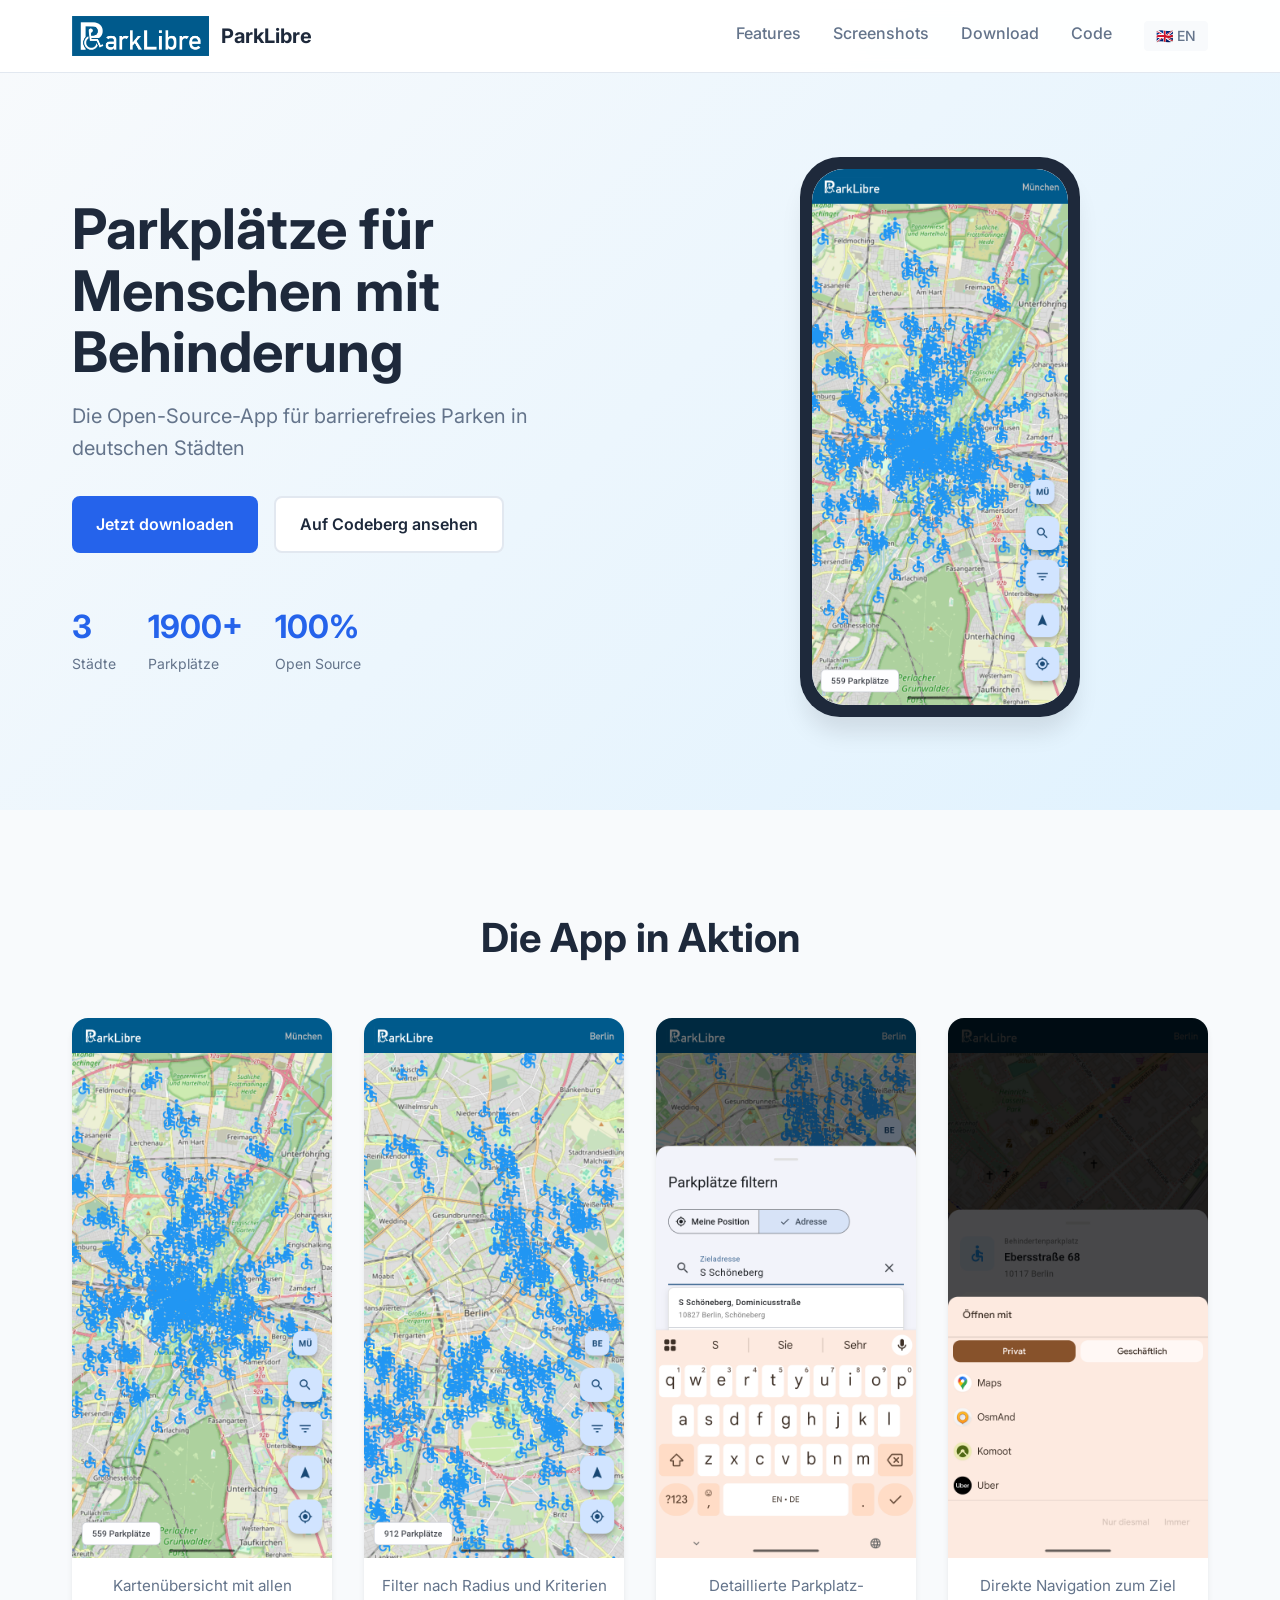
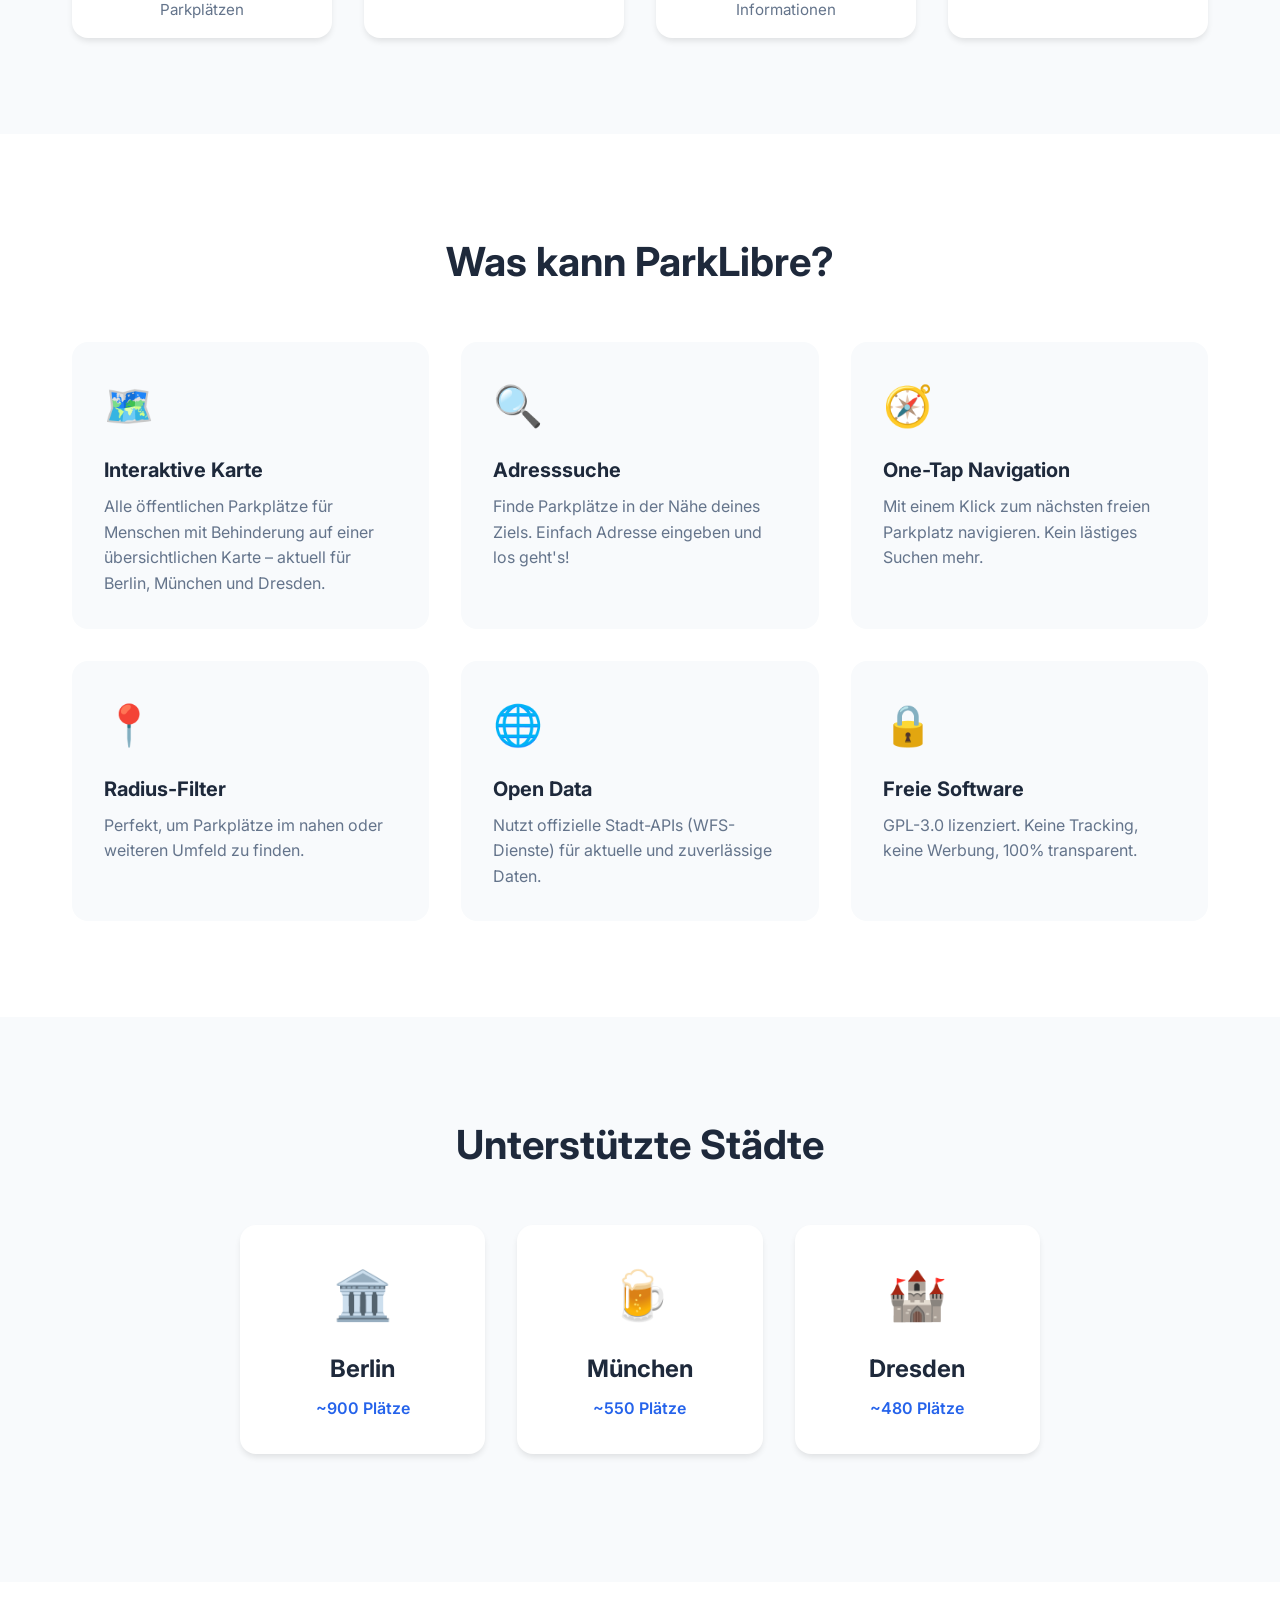
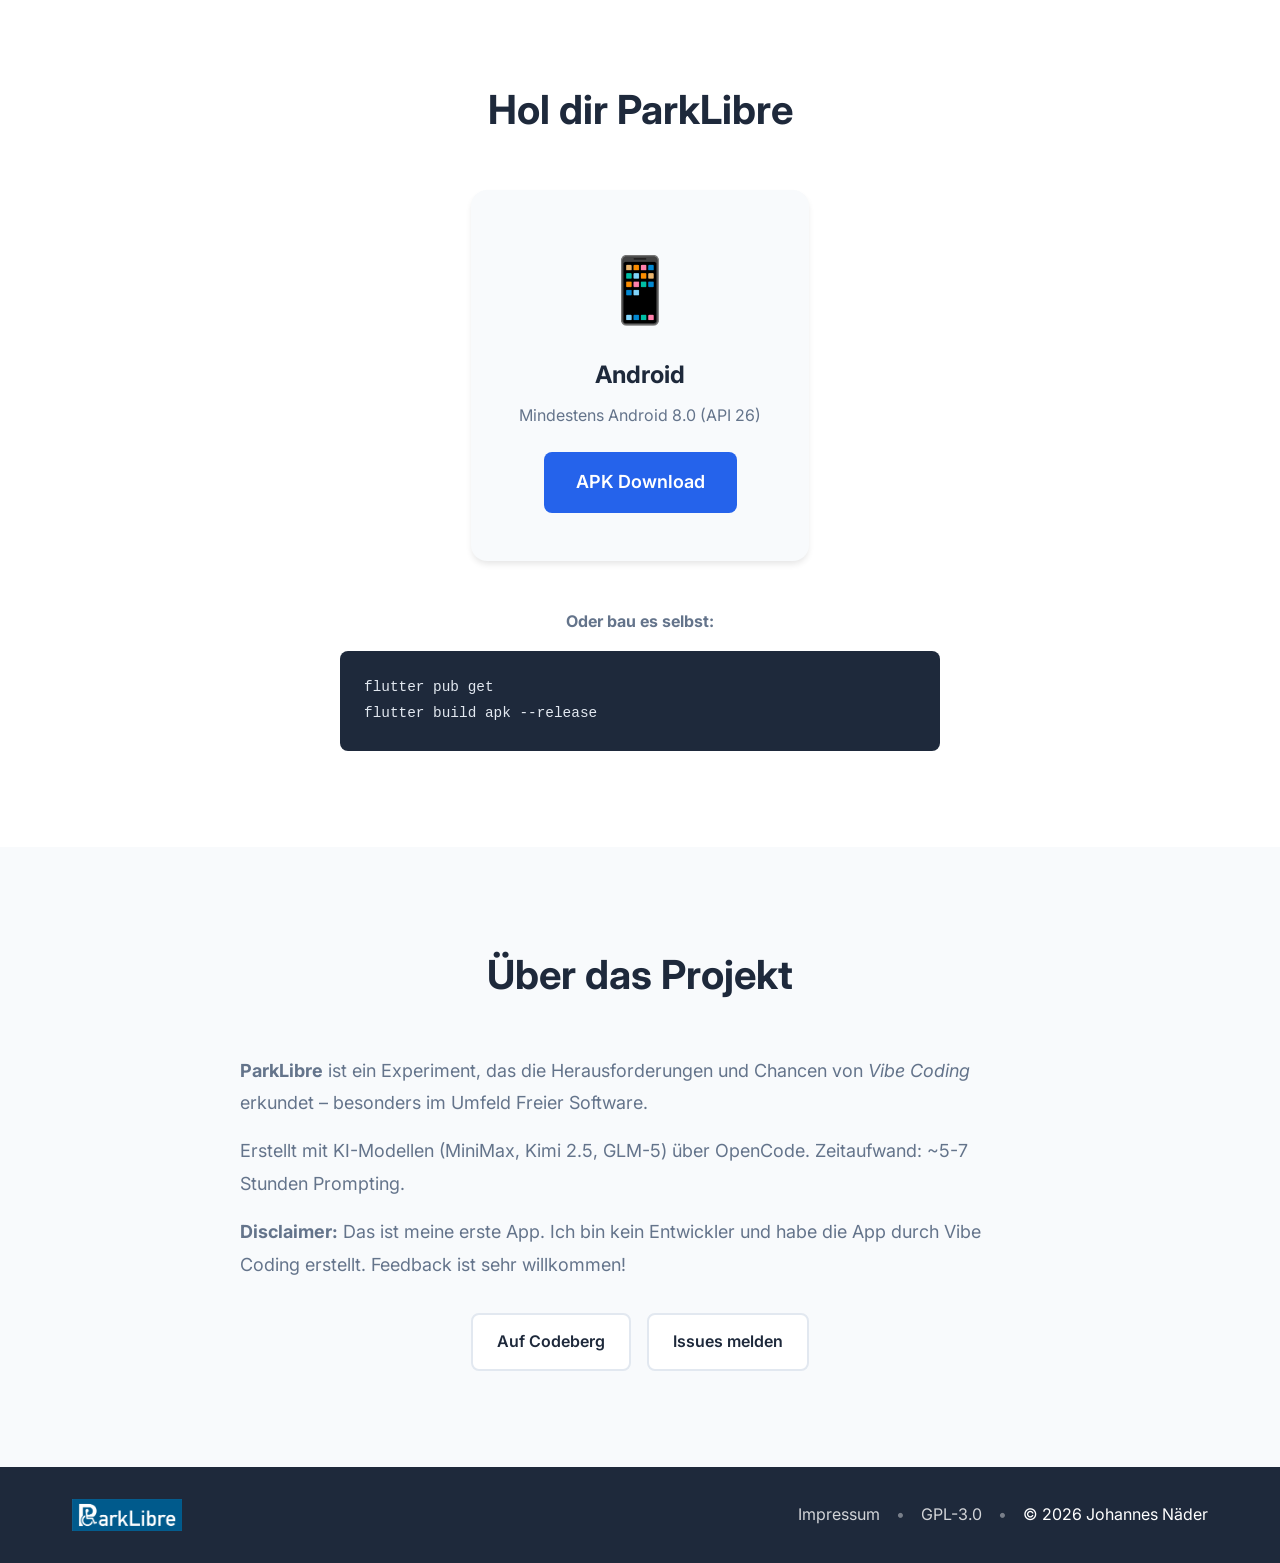
==== index.html @ 86f57d6f "Initial Codeberg Pages website - Responsive landing page for ParkLibre - German and English versions" ====
<!DOCTYPE html>
<html lang="de">
<head>
    <meta charset="UTF-8">
    <meta name="viewport" content="width=device-width, initial-scale=1.0">
    <title>ParkLibre - Parkplätze für Menschen mit Behinderung</title>
    <link rel="stylesheet" href="styles.css">
    <link href="https://fonts.googleapis.com/css2?family=Inter:wght@400;600;700&display=swap" rel="stylesheet">
</head>
<body>
    <nav class="navbar">
        <div class="container">
            <div class="logo">
                <img src="assets/logo_parklibre.png" alt="ParkLibre Logo">
                <span>ParkLibre</span>
            </div>
            <div class="nav-links">
                <a href="#features">Features</a>
                <a href="#screenshots">Screenshots</a>
                <a href="#download">Download</a>
                <a href="https://codeberg.org/johas/parklibre" target="_blank">Code</a>
                <a href="index-en.html" class="lang-switch">🇬🇧 EN</a>
            </div>
        </div>
    </nav>

    <header class="hero">
        <div class="container">
            <div class="hero-content">
                <h1>Parkplätze für Menschen mit Behinderung</h1>
                <p class="subtitle">Die Open-Source-App für barrierefreies Parken in deutschen Städten</p>
                <div class="cta-buttons">
                    <a href="#download" class="btn btn-primary">Jetzt downloaden</a>
                    <a href="https://codeberg.org/johas/parklibre" class="btn btn-secondary">Auf Codeberg ansehen</a>
                </div>
                <div class="stats">
                    <div class="stat">
                        <span class="stat-number">3</span>
                        <span class="stat-label">Städte</span>
                    </div>
                    <div class="stat">
                        <span class="stat-number">1900+</span>
                        <span class="stat-label">Parkplätze</span>
                    </div>
                    <div class="stat">
                        <span class="stat-number">100%</span>
                        <span class="stat-label">Open Source</span>
                    </div>
                </div>
            </div>
            <div class="hero-visual">
                <div class="phone-mockup">
                    <div class="phone-screen">
                        <img src="assets/01_map_overview.png" alt="ParkLibre App Screenshot" class="app-screenshot">
                    </div>
                </div>
            </div>
        </div>
    </header>

    <section id="screenshots" class="screenshots">
        <div class="container">
            <h2>Die App in Aktion</h2>
            <div class="screenshots-grid">
                <div class="screenshot-card">
                    <img src="assets/01_map_overview.png" alt="Kartenübersicht">
                    <p>Kartenübersicht mit allen Parkplätzen</p>
                </div>
                <div class="screenshot-card">
                    <img src="assets/02_filter_sheet.png" alt="Filter">
                    <p>Filter nach Radius und Kriterien</p>
                </div>
                <div class="screenshot-card">
                    <img src="assets/03_parking_details.png" alt="Details">
                    <p>Detaillierte Parkplatz-Informationen</p>
                </div>
                <div class="screenshot-card">
                    <img src="assets/04_navigation_info.png" alt="Navigation">
                    <p>Direkte Navigation zum Ziel</p>
                </div>
            </div>
        </div>
    </section>

    <section id="features" class="features">
        <div class="container">
            <h2>Was kann ParkLibre?</h2>
            <div class="features-grid">
                <div class="feature-card">
                    <div class="feature-icon">🗺️</div>
                    <h3>Interaktive Karte</h3>
                    <p>Alle öffentlichen Parkplätze für Menschen mit Behinderung auf einer übersichtlichen Karte – aktuell für Berlin, München und Dresden.</p>
                </div>
                <div class="feature-card">
                    <div class="feature-icon">🔍</div>
                    <h3>Adresssuche</h3>
                    <p>Finde Parkplätze in der Nähe deines Ziels. Einfach Adresse eingeben und los geht's!</p>
                </div>
                <div class="feature-card">
                    <div class="feature-icon">🧭</div>
                    <h3>One-Tap Navigation</h3>
                    <p>Mit einem Klick zum nächsten freien Parkplatz navigieren. Kein lästiges Suchen mehr.</p>
                </div>
                <div class="feature-card">
                    <div class="feature-icon">📍</div>
                    <h3>Radius-Filter</h3>
                    <p>Perfekt, um Parkplätze im nahen oder weiteren Umfeld zu finden.</p>
                </div>
                <div class="feature-card">
                    <div class="feature-icon">🌐</div>
                    <h3>Open Data</h3>
                    <p>Nutzt offizielle Stadt-APIs (WFS-Dienste) für aktuelle und zuverlässige Daten.</p>
                </div>
                <div class="feature-card">
                    <div class="feature-icon">🔒</div>
                    <h3>Freie Software</h3>
                    <p>GPL-3.0 lizenziert. Keine Tracking, keine Werbung, 100% transparent.</p>
                </div>
            </div>
        </div>
    </section>

    <section id="cities" class="cities">
        <div class="container">
            <h2>Unterstützte Städte</h2>
            <div class="cities-grid">
                <div class="city-card">
                    <div class="city-icon">🏛️</div>
                    <h3>Berlin</h3>
                    <span class="city-count">~900 Plätze</span>
                </div>
                <div class="city-card">
                    <div class="city-icon">🍺</div>
                    <h3>München</h3>
                    <span class="city-count">~550 Plätze</span>
                </div>
                <div class="city-card">
                    <div class="city-icon">🏰</div>
                    <h3>Dresden</h3>
                    <span class="city-count">~480 Plätze</span>
                </div>
            </div>
        </div>
    </section>

    <section id="download" class="download">
        <div class="container">
            <h2>Hol dir ParkLibre</h2>
            <div class="download-content">
                <div class="download-card">
                    <div class="platform-icon">📱</div>
                    <h3>Android</h3>
                    <p>Mindestens Android 8.0 (API 26)</p>
                    <a href="https://codeberg.org/johas/parklibre/releases" class="btn btn-primary btn-large">APK Download</a>
                </div>
            </div>
            <div class="build-info">
                <h4>Oder bau es selbst:</h4>
                <pre><code>flutter pub get
flutter build apk --release</code></pre>
            </div>
        </div>
    </section>

    <section class="about">
        <div class="container">
            <h2>Über das Projekt</h2>
            <div class="about-content">
                <div class="about-text">
                    <p><strong>ParkLibre</strong> ist ein Experiment, das die Herausforderungen und Chancen von <em>Vibe Coding</em> erkundet – besonders im Umfeld Freier Software.</p>
                    <p>Erstellt mit KI-Modellen (MiniMax, Kimi 2.5, GLM-5) über OpenCode. Zeitaufwand: ~5-7 Stunden Prompting.</p>
                    <p><strong>Disclaimer:</strong> Das ist meine erste App. Ich bin kein Entwickler und habe die App durch Vibe Coding erstellt. Feedback ist sehr willkommen!</p>
                </div>
                <div class="about-links">
                    <a href="https://codeberg.org/johas/parklibre" class="btn btn-secondary">Auf Codeberg</a>
                    <a href="https://codeberg.org/johas/parklibre/issues" class="btn btn-secondary">Issues melden</a>
                </div>
            </div>
        </div>
    </section>

    <footer class="footer">
        <div class="container">
            <div class="footer-content">
                <div class="footer-logo">
                    <img src="assets/logo_parklibre.png" alt="ParkLibre">
                </div>
                <div class="footer-links">
                    <a href="impressum.html">Impressum</a>
                    <span class="separator">•</span>
                    <a href="LICENSES/GPL-3.0-or-later.txt">GPL-3.0</a>
                    <span class="separator">•</span>
                    <span>© 2026 Johannes Näder</span>
                </div>
            </div>
        </div>
    </footer>
</body>
</html>
---- styles.css ----
/* Reset & Base */
* {
    margin: 0;
    padding: 0;
    box-sizing: border-box;
}

:root {
    --primary: #2563eb;
    --primary-dark: #1d4ed8;
    --secondary: #64748b;
    --background: #ffffff;
    --surface: #f8fafc;
    --text: #1e293b;
    --text-light: #64748b;
    --border: #e2e8f0;
    --shadow: 0 4px 6px -1px rgba(0, 0, 0, 0.1);
    --shadow-lg: 0 20px 25px -5px rgba(0, 0, 0, 0.1);
}

body {
    font-family: 'Inter', -apple-system, BlinkMacSystemFont, sans-serif;
    line-height: 1.6;
    color: var(--text);
    background: var(--background);
}

.container {
    max-width: 1200px;
    margin: 0 auto;
    padding: 0 2rem;
}

/* Navigation */
.navbar {
    position: fixed;
    top: 0;
    left: 0;
    right: 0;
    background: rgba(255, 255, 255, 0.95);
    backdrop-filter: blur(10px);
    border-bottom: 1px solid var(--border);
    z-index: 1000;
    padding: 1rem 0;
}

.navbar .container {
    display: flex;
    justify-content: space-between;
    align-items: center;
}

.logo {
    display: flex;
    align-items: center;
    gap: 0.75rem;
    font-weight: 700;
    font-size: 1.25rem;
    color: var(--text);
    text-decoration: none;
}

.logo img {
    height: 40px;
    width: auto;
}

.nav-links {
    display: flex;
    gap: 2rem;
}

.nav-links a {
    color: var(--text-light);
    text-decoration: none;
    font-weight: 500;
    transition: color 0.2s;
}

.nav-links a:hover {
    color: var(--primary);
}

/* Hero Section */
.hero {
    padding: 8rem 0 4rem;
    background: linear-gradient(135deg, var(--surface) 0%, #e0f2fe 100%);
    min-height: 90vh;
    display: flex;
    align-items: center;
}

.hero .container {
    display: grid;
    grid-template-columns: 1fr 1fr;
    gap: 4rem;
    align-items: center;
}

.hero-content h1 {
    font-size: 3.5rem;
    font-weight: 700;
    line-height: 1.1;
    margin-bottom: 1rem;
    color: var(--text);
}

.subtitle {
    font-size: 1.25rem;
    color: var(--text-light);
    margin-bottom: 2rem;
}

.cta-buttons {
    display: flex;
    gap: 1rem;
    margin-bottom: 3rem;
}

.btn {
    display: inline-flex;
    align-items: center;
    justify-content: center;
    padding: 0.875rem 1.5rem;
    border-radius: 0.5rem;
    font-weight: 600;
    text-decoration: none;
    transition: all 0.2s;
    border: none;
    cursor: pointer;
}

.btn-primary {
    background: var(--primary);
    color: white;
}

.btn-primary:hover {
    background: var(--primary-dark);
    transform: translateY(-2px);
    box-shadow: var(--shadow);
}

.btn-secondary {
    background: white;
    color: var(--text);
    border: 2px solid var(--border);
}

.btn-secondary:hover {
    border-color: var(--primary);
    color: var(--primary);
}

.btn-large {
    padding: 1rem 2rem;
    font-size: 1.125rem;
}

/* Stats */
.stats {
    display: flex;
    gap: 2rem;
}

.stat {
    display: flex;
    flex-direction: column;
}

.stat-number {
    font-size: 2rem;
    font-weight: 700;
    color: var(--primary);
}

.stat-label {
    font-size: 0.875rem;
    color: var(--text-light);
}

/* Phone Mockup */
.hero-visual {
    display: flex;
    justify-content: center;
}

.phone-mockup {
    width: 280px;
    height: 560px;
    background: #1e293b;
    border-radius: 2.5rem;
    padding: 0.75rem;
    box-shadow: var(--shadow-lg);
    position: relative;
}

.phone-screen {
    width: 100%;
    height: 100%;
    background: #e0f2fe;
    border-radius: 2rem;
    overflow: hidden;
    position: relative;
}

.map-placeholder {
    width: 100%;
    height: 100%;
    background: linear-gradient(180deg, #bae6fd 0%, #e0f2fe 100%);
    position: relative;
}

.pin {
    position: absolute;
    width: 24px;
    height: 24px;
    background: var(--primary);
    border-radius: 50% 50% 50% 0;
    transform: rotate(-45deg);
    box-shadow: var(--shadow);
}

.pin::after {
    content: '';
    position: absolute;
    width: 8px;
    height: 8px;
    background: white;
    border-radius: 50%;
    top: 50%;
    left: 50%;
    transform: translate(-50%, -50%) rotate(45deg);
}

.pin-1 { top: 30%; left: 25%; }
.pin-2 { top: 45%; left: 60%; }
.pin-3 { top: 65%; left: 40%; }

.app-screenshot {
    width: 100%;
    height: 100%;
    object-fit: cover;
    border-radius: 2rem;
}

/* Language Switcher */
.lang-switch {
    background: var(--surface);
    padding: 0.25rem 0.75rem;
    border-radius: 0.25rem;
    font-size: 0.875rem;
}

/* Screenshots Section */
.screenshots {
    padding: 6rem 0;
    background: var(--surface);
}

.screenshots h2 {
    text-align: center;
    font-size: 2.5rem;
    margin-bottom: 3rem;
    color: var(--text);
}

.screenshots-grid {
    display: grid;
    grid-template-columns: repeat(auto-fit, minmax(250px, 1fr));
    gap: 2rem;
}

.screenshot-card {
    background: white;
    border-radius: 1rem;
    overflow: hidden;
    box-shadow: var(--shadow);
    transition: all 0.3s;
}

.screenshot-card:hover {
    transform: translateY(-4px);
    box-shadow: var(--shadow-lg);
}

.screenshot-card img {
    width: 100%;
    height: auto;
    display: block;
}

.screenshot-card p {
    padding: 1rem;
    text-align: center;
    color: var(--text-light);
    font-size: 0.95rem;
}

/* Features Section */
.features {
    padding: 6rem 0;
    background: var(--background);
}

.features h2 {
    text-align: center;
    font-size: 2.5rem;
    margin-bottom: 3rem;
    color: var(--text);
}

.features-grid {
    display: grid;
    grid-template-columns: repeat(auto-fit, minmax(300px, 1fr));
    gap: 2rem;
}

.feature-card {
    background: var(--surface);
    padding: 2rem;
    border-radius: 1rem;
    transition: all 0.3s;
}

.feature-card:hover {
    transform: translateY(-4px);
    box-shadow: var(--shadow-lg);
}

.feature-icon {
    font-size: 2.5rem;
    margin-bottom: 1rem;
}

.feature-card h3 {
    font-size: 1.25rem;
    margin-bottom: 0.5rem;
    color: var(--text);
}

.feature-card p {
    color: var(--text-light);
    line-height: 1.6;
}

/* Cities Section */
.cities {
    padding: 6rem 0;
    background: var(--surface);
}

.cities h2 {
    text-align: center;
    font-size: 2.5rem;
    margin-bottom: 3rem;
    color: var(--text);
}

.cities-grid {
    display: grid;
    grid-template-columns: repeat(auto-fit, minmax(200px, 1fr));
    gap: 2rem;
    max-width: 800px;
    margin: 0 auto 2rem;
}

.city-card {
    background: white;
    padding: 2rem;
    border-radius: 1rem;
    text-align: center;
    box-shadow: var(--shadow);
    transition: all 0.3s;
}

.city-card:hover {
    transform: scale(1.05);
}

.city-icon {
    font-size: 3rem;
    margin-bottom: 1rem;
}

.city-card h3 {
    font-size: 1.5rem;
    margin-bottom: 0.5rem;
    color: var(--text);
}

.city-count {
    color: var(--primary);
    font-weight: 600;
}

.coming-soon {
    text-align: center;
    font-size: 1.125rem;
    color: var(--text-light);
    margin-top: 2rem;
}

/* Download Section */
.download {
    padding: 6rem 0;
    background: var(--background);
}

.download h2 {
    text-align: center;
    font-size: 2.5rem;
    margin-bottom: 3rem;
    color: var(--text);
}

.download-content {
    display: flex;
    justify-content: center;
    margin-bottom: 3rem;
}

.download-card {
    background: var(--surface);
    padding: 3rem;
    border-radius: 1rem;
    text-align: center;
    max-width: 400px;
    box-shadow: var(--shadow);
}

.platform-icon {
    font-size: 4rem;
    margin-bottom: 1rem;
}

.download-card h3 {
    font-size: 1.5rem;
    margin-bottom: 0.5rem;
}

.download-card p {
    color: var(--text-light);
    margin-bottom: 1.5rem;
}

.build-info {
    max-width: 600px;
    margin: 0 auto;
    text-align: center;
}

.build-info h4 {
    margin-bottom: 1rem;
    color: var(--text-light);
}

.build-info pre {
    background: #1e293b;
    color: #e2e8f0;
    padding: 1.5rem;
    border-radius: 0.5rem;
    overflow-x: auto;
    text-align: left;
    font-family: 'Monaco', 'Menlo', monospace;
    font-size: 0.9rem;
}

.build-info code {
    display: block;
    line-height: 1.8;
}

/* About Section */
.about {
    padding: 6rem 0;
    background: var(--surface);
}

.about h2 {
    text-align: center;
    font-size: 2.5rem;
    margin-bottom: 3rem;
    color: var(--text);
}

.about-content {
    max-width: 800px;
    margin: 0 auto;
}

.about-text {
    margin-bottom: 2rem;
}

.about-text p {
    margin-bottom: 1rem;
    color: var(--text-light);
    font-size: 1.125rem;
    line-height: 1.8;
}

.about-links {
    display: flex;
    gap: 1rem;
    justify-content: center;
}

/* Footer */
.footer {
    padding: 2rem 0;
    background: var(--text);
    color: white;
}

.footer-content {
    display: flex;
    justify-content: space-between;
    align-items: center;
}

.footer-logo {
    display: flex;
    align-items: center;
    gap: 1rem;
}

.footer-logo img {
    height: 32px;
    width: auto;
}

.footer-logo span {
    color: rgba(255, 255, 255, 0.8);
}

.footer-links {
    display: flex;
    align-items: center;
    gap: 1rem;
}

.footer-links a {
    color: rgba(255, 255, 255, 0.8);
    text-decoration: none;
    transition: color 0.2s;
}

.footer-links a:hover {
    color: white;
}

.separator {
    color: rgba(255, 255, 255, 0.4);
}

/* Legal Content Pages */
.legal-content {
    padding: 8rem 0 4rem;
    min-height: 70vh;
}

.legal-content h1 {
    font-size: 2.5rem;
    margin-bottom: 2rem;
    color: var(--text);
}

.legal-content h2 {
    font-size: 1.25rem;
    margin: 2rem 0 1rem;
    color: var(--text);
}

.legal-content p {
    color: var(--text-light);
    line-height: 1.8;
    margin-bottom: 1rem;
}

/* Responsive */
@media (max-width: 768px) {
    .hero .container {
        grid-template-columns: 1fr;
        gap: 2rem;
    }
    
    .hero-content h1 {
        font-size: 2.5rem;
    }
    
    .cta-buttons {
        flex-direction: column;
    }
    
    .stats {
        justify-content: center;
    }
    
    .hero-visual {
        order: -1;
    }
    
    .phone-mockup {
        width: 240px;
        height: 480px;
    }
    
    .nav-links {
        display: none;
    }
    
    .features-grid {
        grid-template-columns: 1fr;
    }
    
    .footer-content {
        flex-direction: column;
        gap: 1rem;
        text-align: center;
    }
    
    .about-links {
        flex-direction: column;
    }
}
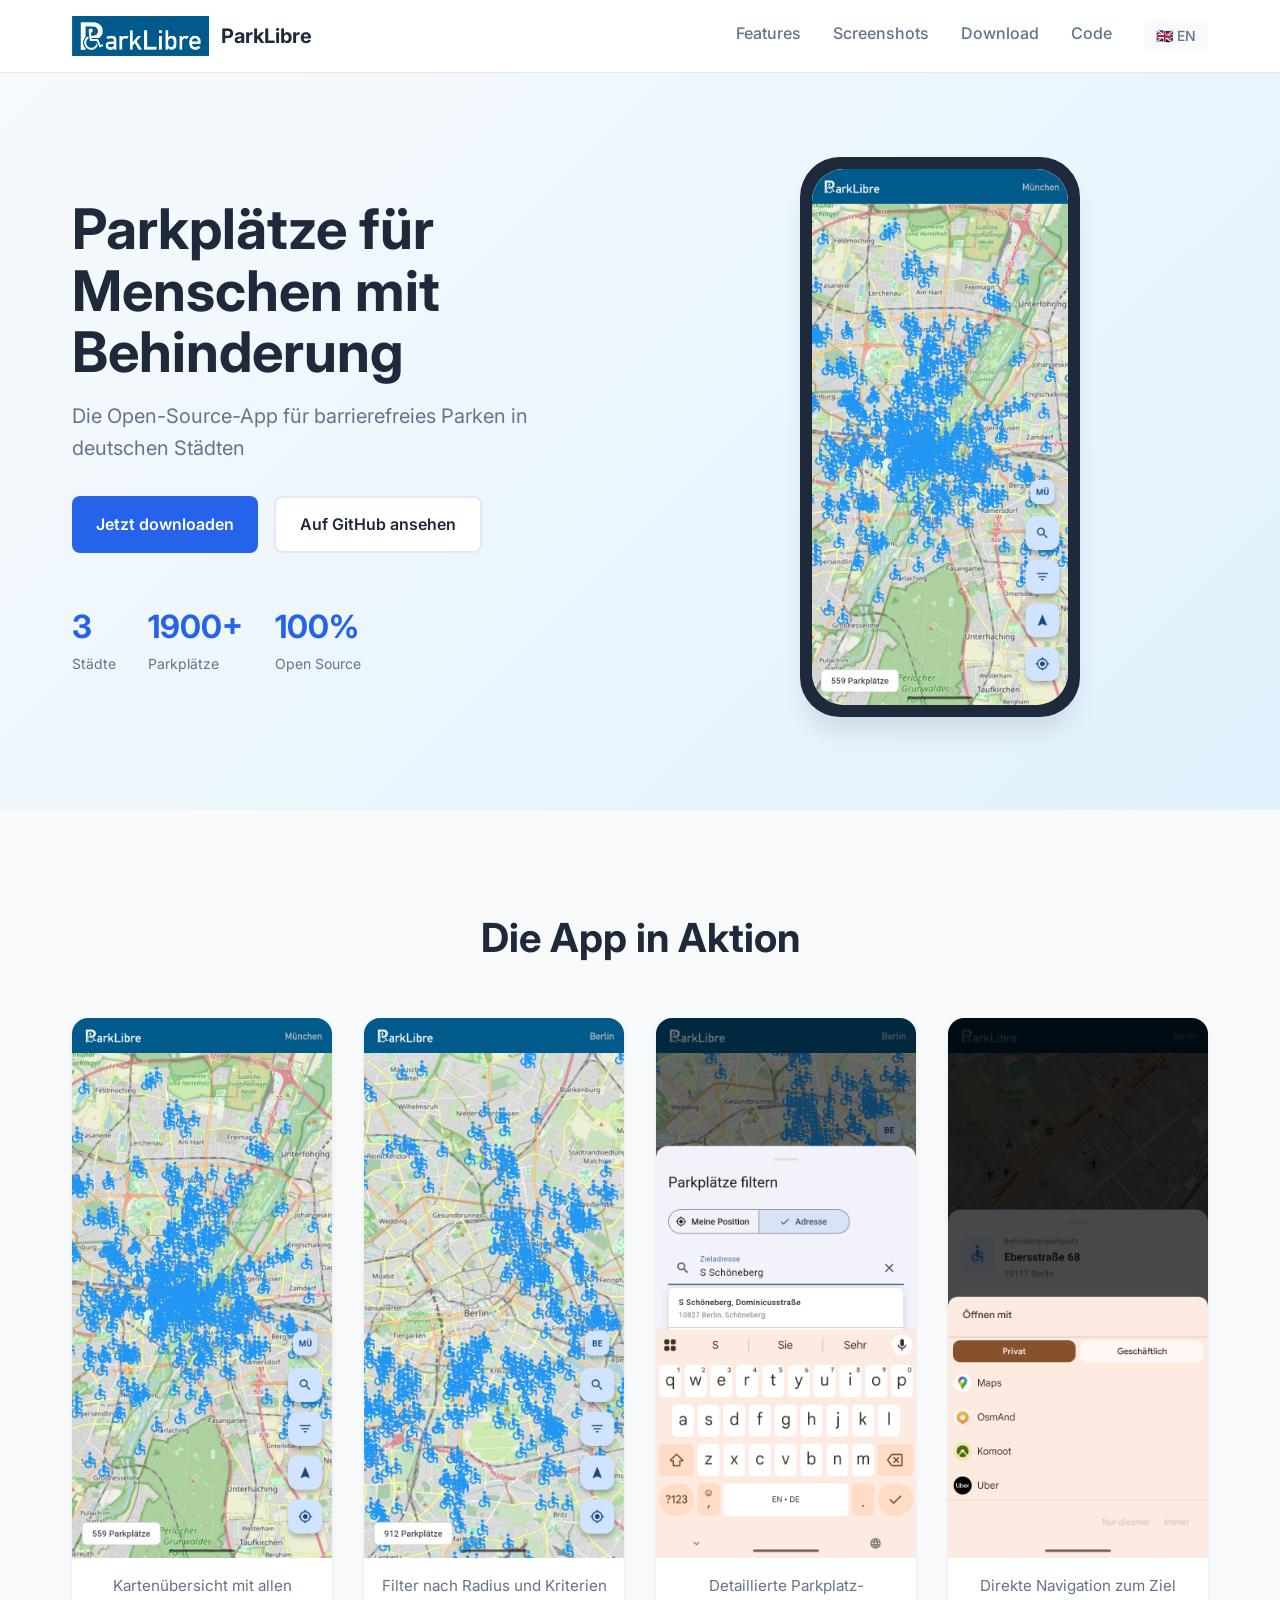
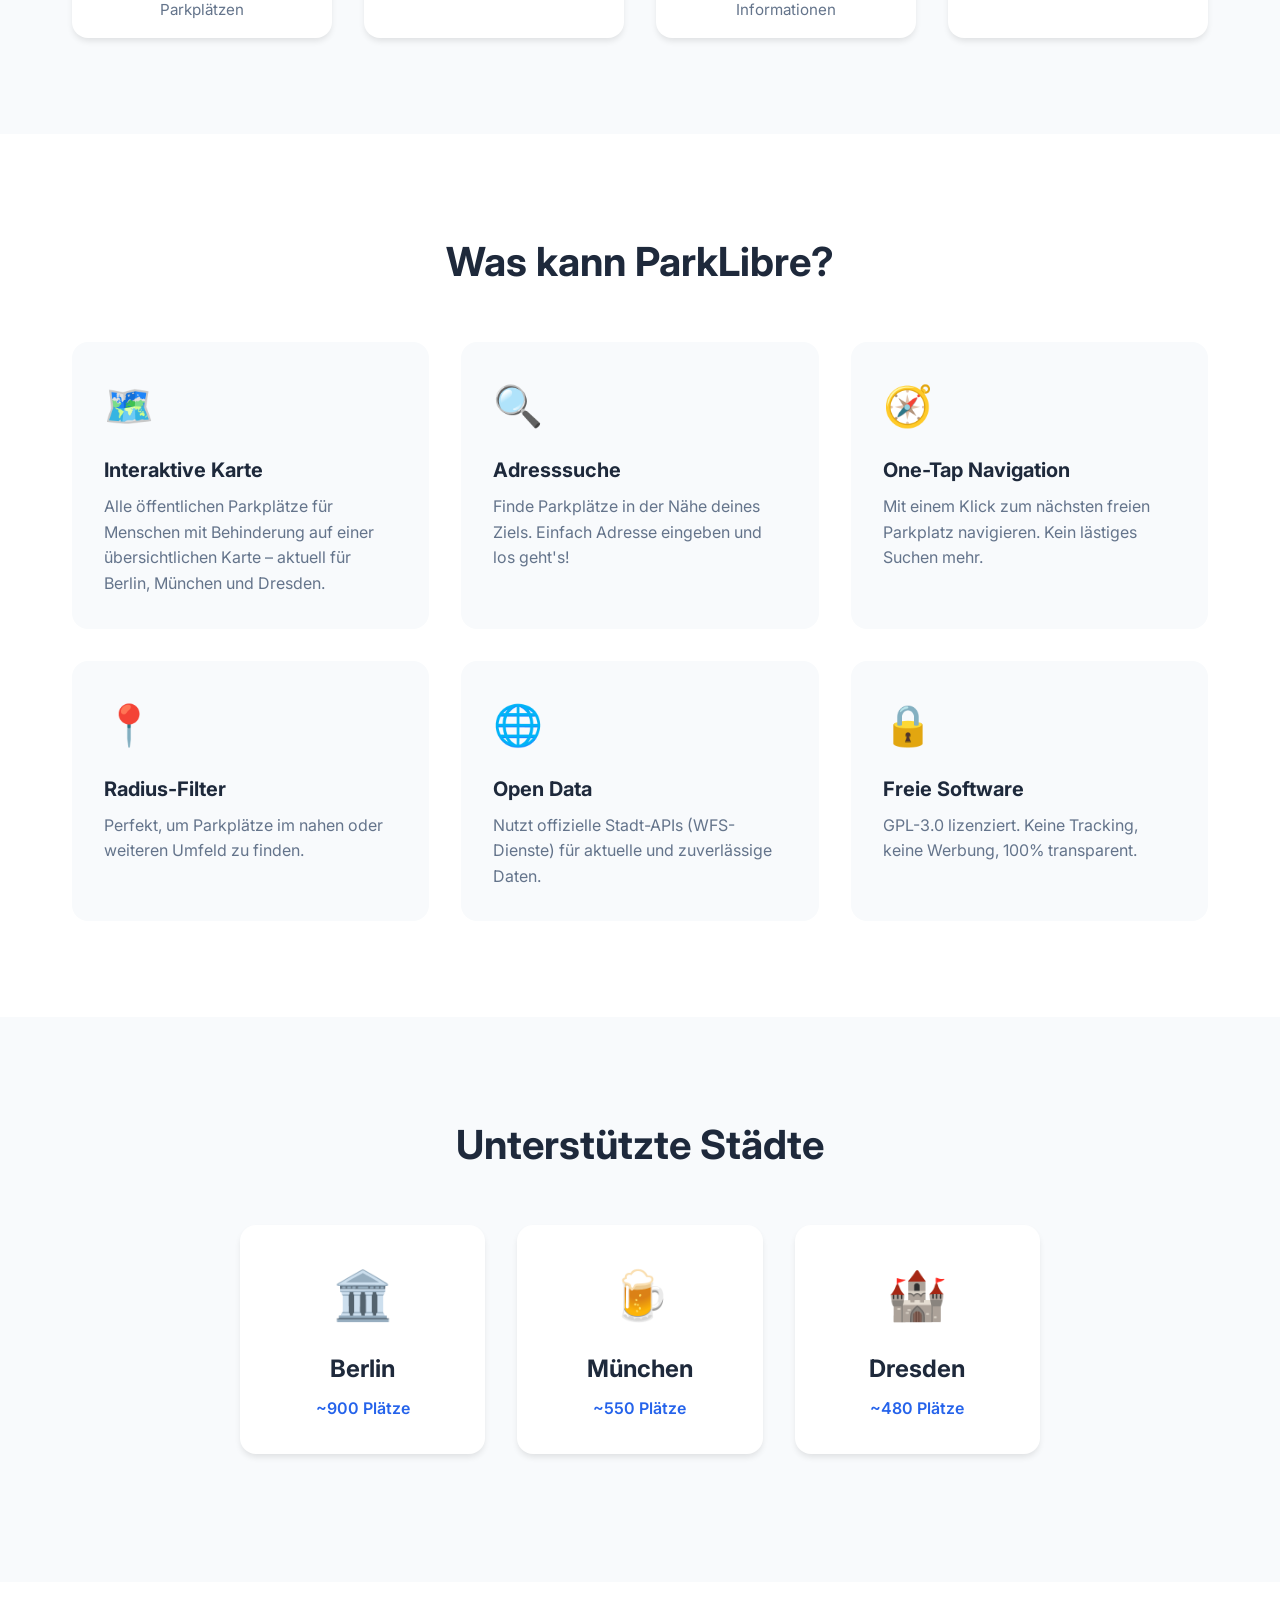
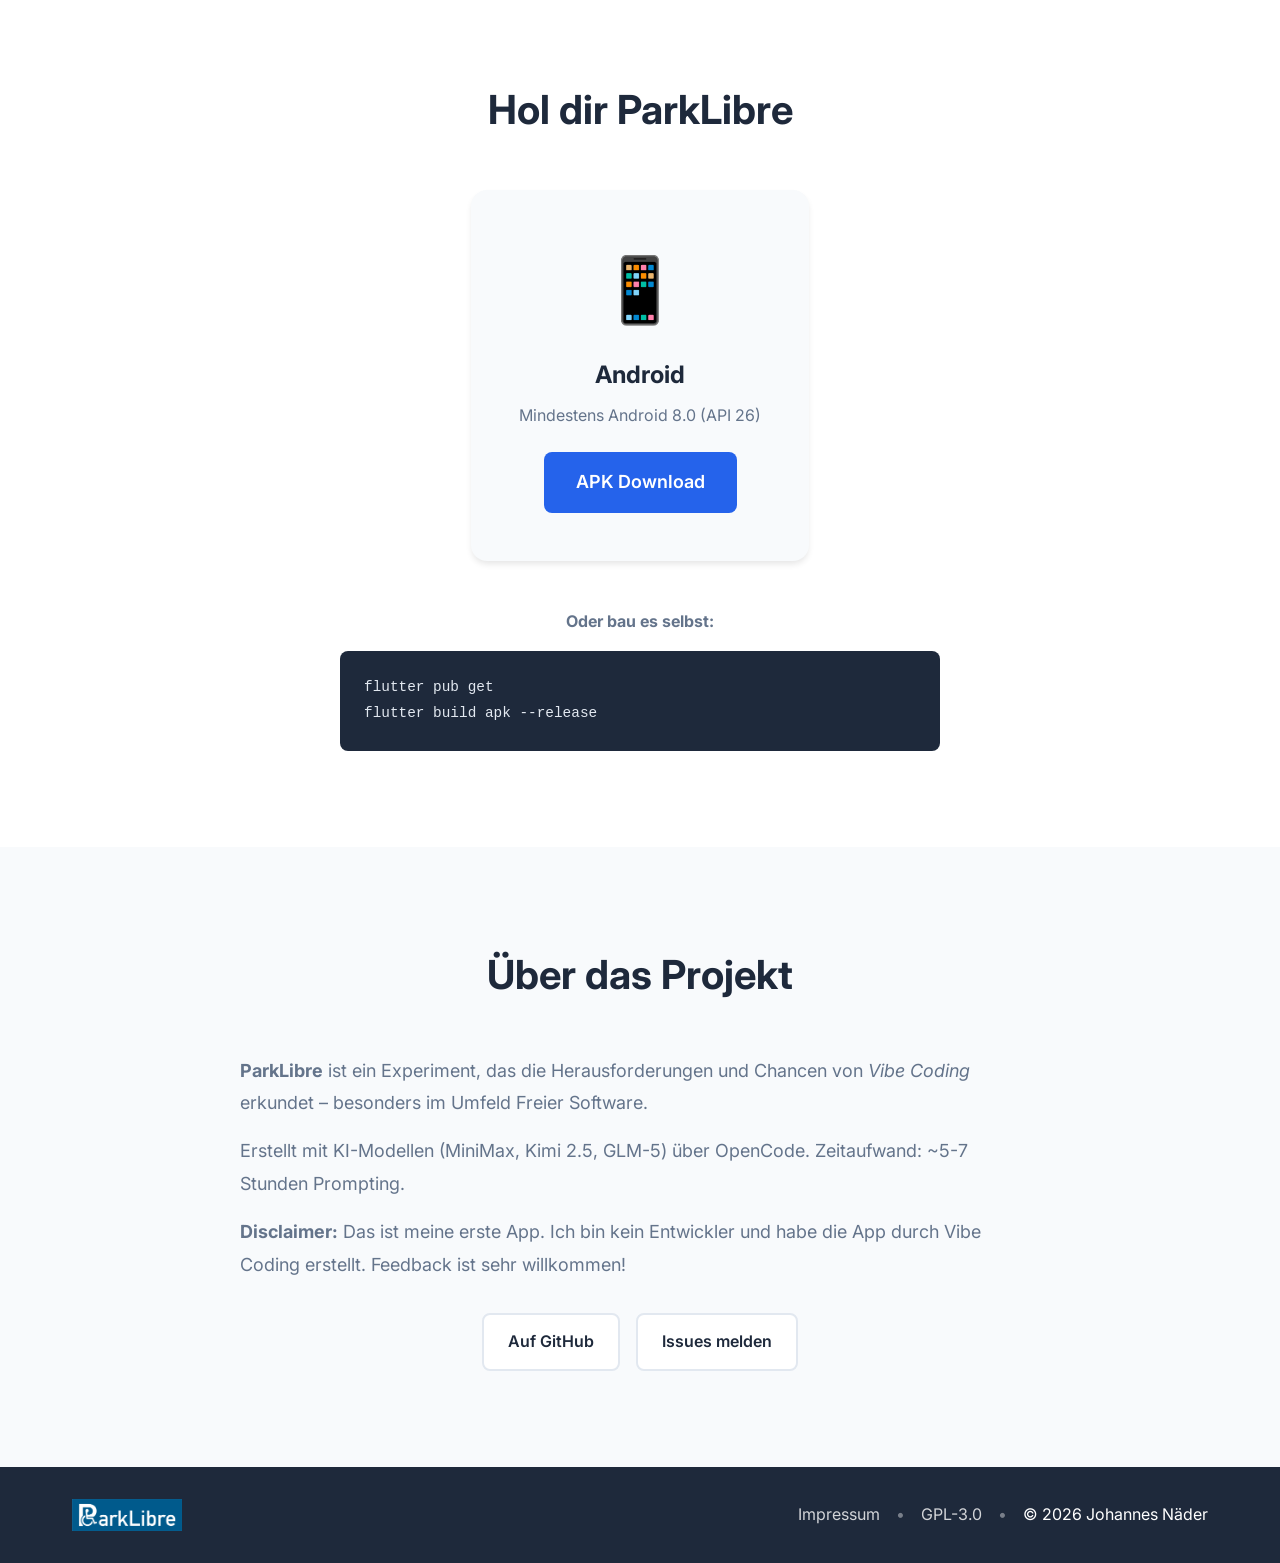
==== commit 2c66ba27: "docs: point website links to GitHub" ====
--- a/index.html
+++ b/index.html
@@ -18,7 +18,7 @@
                 <a href="#features">Features</a>
                 <a href="#screenshots">Screenshots</a>
                 <a href="#download">Download</a>
-                <a href="https://codeberg.org/johas/parklibre" target="_blank">Code</a>
+                <a href="https://github.com/johasjaguar/parklibre" target="_blank">Code</a>
                 <a href="index-en.html" class="lang-switch">🇬🇧 EN</a>
             </div>
         </div>
@@ -31,7 +31,7 @@
                 <p class="subtitle">Die Open-Source-App für barrierefreies Parken in deutschen Städten</p>
                 <div class="cta-buttons">
                     <a href="#download" class="btn btn-primary">Jetzt downloaden</a>
-                    <a href="https://codeberg.org/johas/parklibre" class="btn btn-secondary">Auf Codeberg ansehen</a>
+                    <a href="https://github.com/johasjaguar/parklibre" class="btn btn-secondary">Auf GitHub ansehen</a>
                 </div>
                 <div class="stats">
                     <div class="stat">
@@ -151,7 +151,7 @@
                     <div class="platform-icon">📱</div>
                     <h3>Android</h3>
                     <p>Mindestens Android 8.0 (API 26)</p>
-                    <a href="https://codeberg.org/johas/parklibre/releases" class="btn btn-primary btn-large">APK Download</a>
+                    <a href="https://github.com/johasjaguar/parklibre/releases" class="btn btn-primary btn-large">APK Download</a>
                 </div>
             </div>
             <div class="build-info">
@@ -172,8 +172,8 @@
                     <p><strong>Disclaimer:</strong> Das ist meine erste App. Ich bin kein Entwickler und habe die App durch Vibe Coding erstellt. Feedback ist sehr willkommen!</p>
                 </div>
                 <div class="about-links">
-                    <a href="https://codeberg.org/johas/parklibre" class="btn btn-secondary">Auf Codeberg</a>
-                    <a href="https://codeberg.org/johas/parklibre/issues" class="btn btn-secondary">Issues melden</a>
+                    <a href="https://github.com/johasjaguar/parklibre" class="btn btn-secondary">Auf GitHub</a>
+                    <a href="https://github.com/johasjaguar/parklibre/issues" class="btn btn-secondary">Issues melden</a>
                 </div>
             </div>
         </div>
